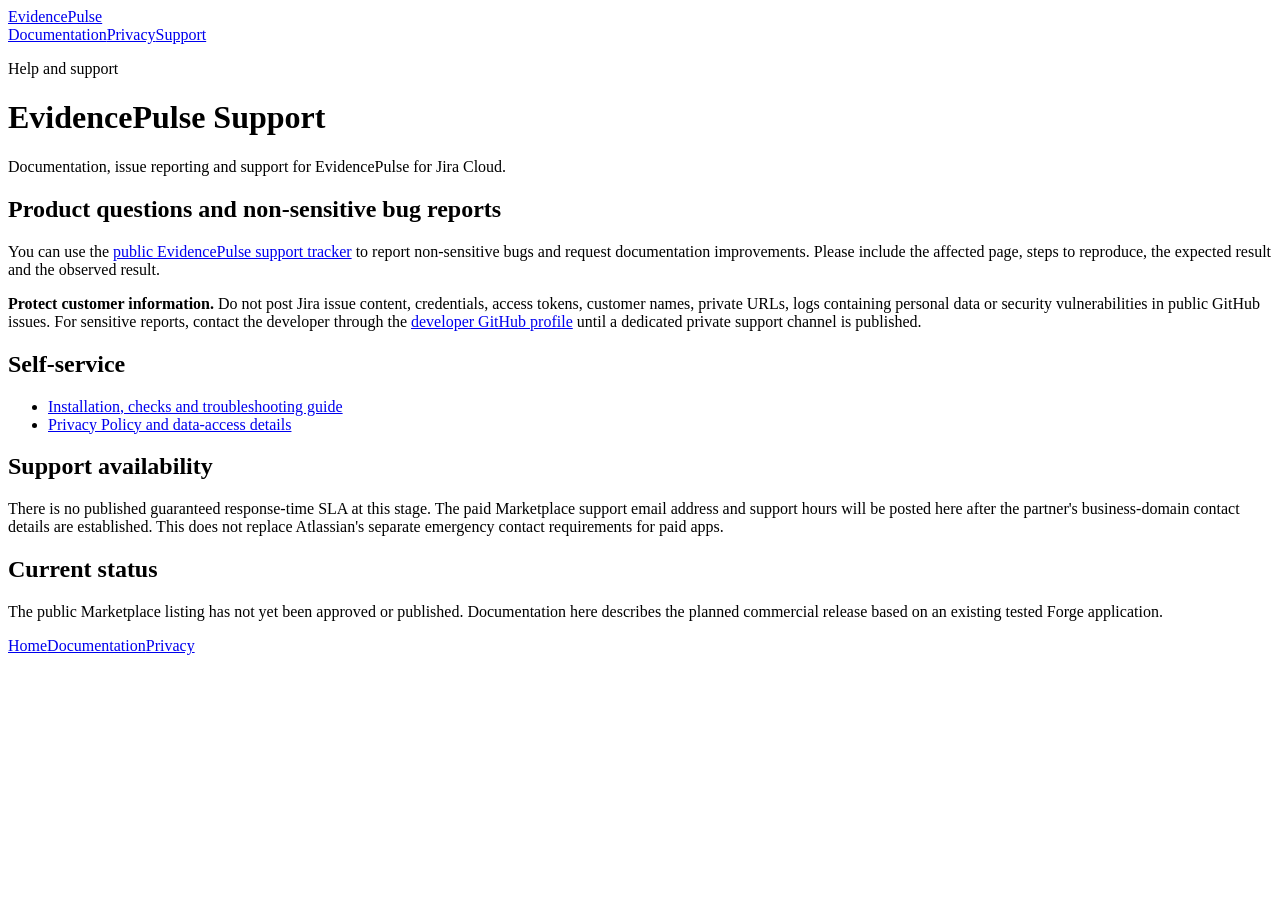
==== support.html @ ab2b12fa "Create support.html Copied from ai-software-factory commercial/evidencepulse-marketplace: contest/co" ====
<!doctype html>
<html lang="en"><head><meta charset="utf-8"><meta name="viewport" content="width=device-width,initial-scale=1"><title>Support — EvidencePulse</title><link rel="stylesheet" href="style.css"></head>
<body><div class="top"><div class="top-inner"><a class="brand" href="./">EvidencePulse</a><nav><a href="docs.html">Documentation</a><a href="privacy.html">Privacy</a><a href="support.html" aria-current="page">Support</a></nav></div></div>
<main><p class="eyebrow">Help and support</p><h1>EvidencePulse Support</h1>
<p class="lead">Documentation, issue reporting and support for EvidencePulse for Jira Cloud.</p>
<h2>Product questions and non-sensitive bug reports</h2><p>You can use the <a href="https://github.com/lunauulu-lang/evidencepulse-docs/issues">public EvidencePulse support tracker</a> to report non-sensitive bugs and request documentation improvements. Please include the affected page, steps to reproduce, the expected result and the observed result.</p>
<div class="notice"><strong>Protect customer information.</strong> Do not post Jira issue content, credentials, access tokens, customer names, private URLs, logs containing personal data or security vulnerabilities in public GitHub issues. For sensitive reports, contact the developer through the <a href="https://github.com/lunauulu-lang">developer GitHub profile</a> until a dedicated private support channel is published.</div>
<h2>Self-service</h2><ul><li><a href="docs.html">Installation, checks and troubleshooting guide</a></li><li><a href="privacy.html">Privacy Policy and data-access details</a></li></ul>
<h2>Support availability</h2><p>There is no published guaranteed response-time SLA at this stage. The paid Marketplace support email address and support hours will be posted here after the partner's business-domain contact details are established. This does not replace Atlassian's separate emergency contact requirements for paid apps.</p>
<h2>Current status</h2><p>The public Marketplace listing has not yet been approved or published. Documentation here describes the planned commercial release based on an existing tested Forge application.</p>
</main><footer><a href="./">Home</a><a href="docs.html">Documentation</a><a href="privacy.html">Privacy</a></footer></body></html>
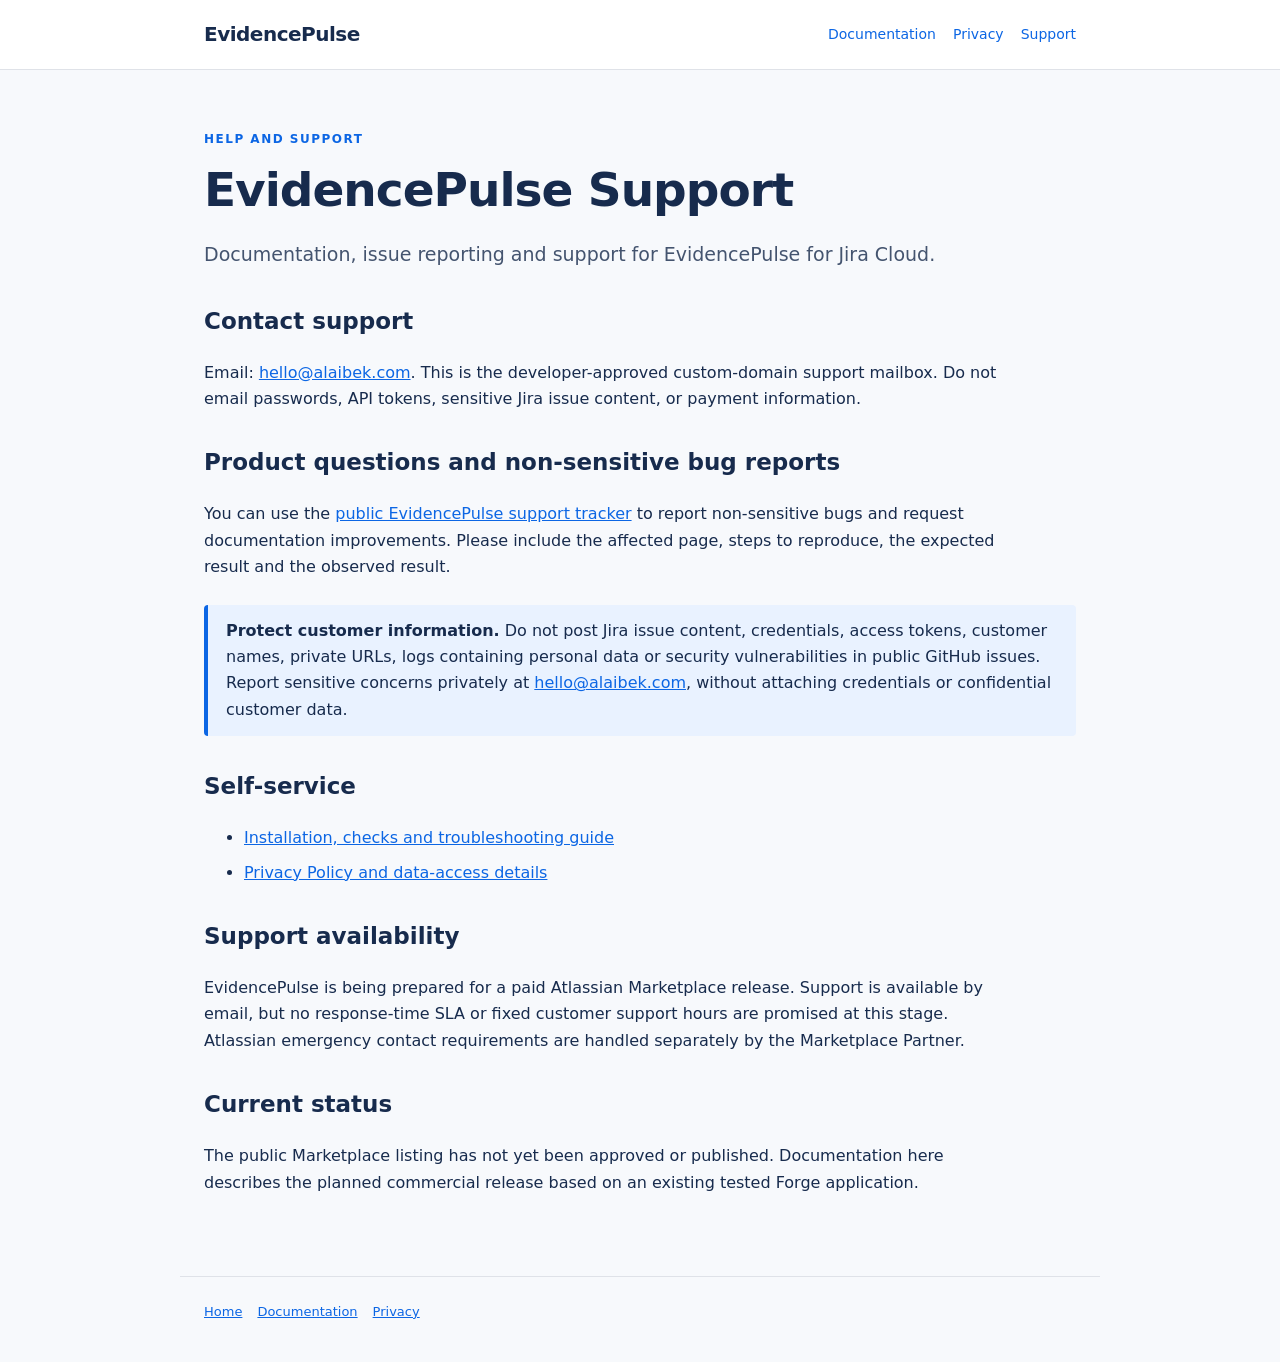
==== commit 05b6cc59: "Add support email and current release status to support page" ====
--- a/support.html
+++ b/support.html
@@ -3,9 +3,10 @@
 <body><div class="top"><div class="top-inner"><a class="brand" href="./">EvidencePulse</a><nav><a href="docs.html">Documentation</a><a href="privacy.html">Privacy</a><a href="support.html" aria-current="page">Support</a></nav></div></div>
 <main><p class="eyebrow">Help and support</p><h1>EvidencePulse Support</h1>
 <p class="lead">Documentation, issue reporting and support for EvidencePulse for Jira Cloud.</p>
+<h2>Contact support</h2><p>Email: <a href="mailto:hello@alaibek.com">hello@alaibek.com</a>. This is the developer-approved custom-domain support mailbox. Do not email passwords, API tokens, sensitive Jira issue content, or payment information.</p>
 <h2>Product questions and non-sensitive bug reports</h2><p>You can use the <a href="https://github.com/lunauulu-lang/evidencepulse-docs/issues">public EvidencePulse support tracker</a> to report non-sensitive bugs and request documentation improvements. Please include the affected page, steps to reproduce, the expected result and the observed result.</p>
-<div class="notice"><strong>Protect customer information.</strong> Do not post Jira issue content, credentials, access tokens, customer names, private URLs, logs containing personal data or security vulnerabilities in public GitHub issues. For sensitive reports, contact the developer through the <a href="https://github.com/lunauulu-lang">developer GitHub profile</a> until a dedicated private support channel is published.</div>
+<div class="notice"><strong>Protect customer information.</strong> Do not post Jira issue content, credentials, access tokens, customer names, private URLs, logs containing personal data or security vulnerabilities in public GitHub issues. Report sensitive concerns privately at <a href="mailto:hello@alaibek.com">hello@alaibek.com</a>, without attaching credentials or confidential customer data.</div>
 <h2>Self-service</h2><ul><li><a href="docs.html">Installation, checks and troubleshooting guide</a></li><li><a href="privacy.html">Privacy Policy and data-access details</a></li></ul>
-<h2>Support availability</h2><p>There is no published guaranteed response-time SLA at this stage. The paid Marketplace support email address and support hours will be posted here after the partner's business-domain contact details are established. This does not replace Atlassian's separate emergency contact requirements for paid apps.</p>
+<h2>Support availability</h2><p>EvidencePulse is being prepared for a paid Atlassian Marketplace release. Support is available by email, but no response-time SLA or fixed customer support hours are promised at this stage. Atlassian emergency contact requirements are handled separately by the Marketplace Partner.</p>
 <h2>Current status</h2><p>The public Marketplace listing has not yet been approved or published. Documentation here describes the planned commercial release based on an existing tested Forge application.</p>
 </main><footer><a href="./">Home</a><a href="docs.html">Documentation</a><a href="privacy.html">Privacy</a></footer></body></html>
--- a/style.css
+++ b/style.css
@@ -0,0 +1,5 @@
+:root{color-scheme:light;--bg:#f7f9fc;--card:#fff;--ink:#172b4d;--muted:#44546f;--accent:#0c66e4;--border:#dfe2e8}
+*{box-sizing:border-box}body{margin:0;background:var(--bg);color:var(--ink);font:16px/1.65 system-ui,-apple-system,"Segoe UI",Arial,sans-serif}a{color:var(--accent)}a:hover{text-decoration-thickness:2px}
+header,main,footer{max-width:920px;margin:auto;padding:0 24px}.top{border-bottom:1px solid var(--border);background:#fff}.top-inner{max-width:920px;display:flex;align-items:center;justify-content:space-between;gap:24px;padding:18px 24px;margin:auto}.brand{font-weight:800;letter-spacing:-.5px;text-decoration:none;color:var(--ink);font-size:20px}nav{display:flex;gap:17px;flex-wrap:wrap;font-size:14px}nav a{text-decoration:none}
+main{padding-top:48px;padding-bottom:64px}h1{font-size:clamp(31px,5vw,47px);letter-spacing:-1px;line-height:1.18;margin:12px 0 22px}h2{font-size:23px;margin-top:32px}h3{font-size:18px}.eyebrow{color:var(--accent);text-transform:uppercase;letter-spacing:1.5px;font-size:12px;font-weight:750}.lead{font-size:19px;color:var(--muted);max-width:740px}.notice{border-left:4px solid var(--accent);background:#e9f2ff;padding:13px 18px;border-radius:4px;margin:24px 0}.grid{display:grid;grid-template-columns:repeat(auto-fit,minmax(235px,1fr));gap:18px;margin:28px 0}.card{background:var(--card);border:1px solid var(--border);border-radius:12px;padding:22px}.card h2{margin:0 0 9px;font-size:19px}.card p{margin:0;color:var(--muted)}p,li{max-width:78ch}li{margin:8px 0}.btn{display:inline-block;padding:11px 17px;background:var(--accent);color:#fff;border-radius:7px;text-decoration:none;font-weight:650;margin:5px 12px 5px 0}.btn.secondary{background:#e9f2ff;color:#0747a6}.muted{color:var(--muted)}footer{padding-top:24px;padding-bottom:40px;border-top:1px solid var(--border);font-size:13px;color:var(--muted)}footer a{margin-right:15px}
+@media(max-width:620px){.top-inner{display:block}nav{margin-top:12px}main{padding-top:32px}}
